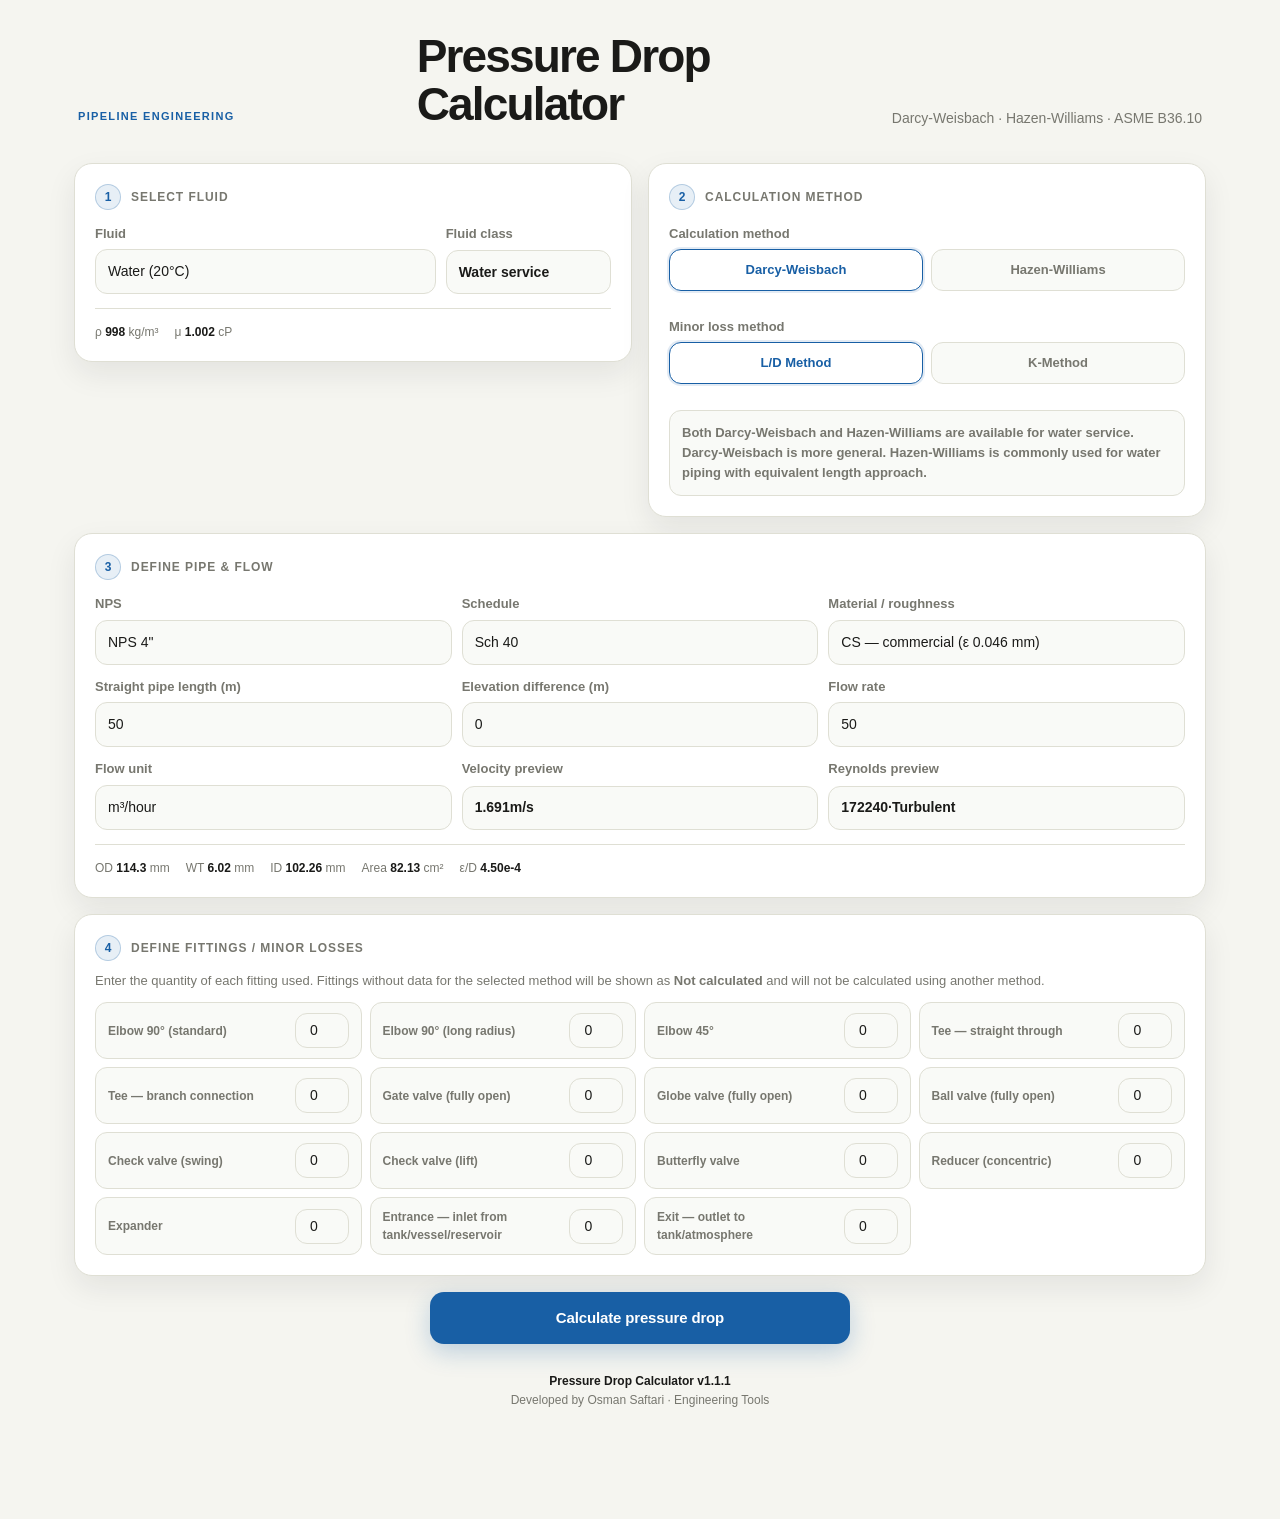
==== index.html @ c20650c6 "Add files via upload" ====
<!DOCTYPE html>
<html lang="en">
<head>
  <meta charset="UTF-8">
  <meta name="viewport" content="width=device-width, initial-scale=1.0">
  <meta name="theme-color" content="#185FA5">
  <meta name="description" content="Industrial pipe pressure drop calculator — Darcy-Weisbach and Hazen-Williams">
  <meta name="apple-mobile-web-app-capable" content="yes">
  <meta name="apple-mobile-web-app-status-bar-style" content="default">
  <meta name="apple-mobile-web-app-title" content="PD Calc">
  <link rel="manifest" href="manifest.json">
  <link rel="icon" href="icons/icon-192.png">
  <link rel="apple-touch-icon" href="icons/icon-192.png">
  <link rel="stylesheet" href="css/style.css">
  <title>Pressure Drop Calculator</title>
</head>
<body>

<div id="offline-banner">You are offline — the app is running from cache.</div>

<div class="app">
  <div class="topbar">
    <span class="eyebrow">Pipeline Engineering</span>
    <h1>Pressure Drop<br>Calculator</h1>
    <p>Darcy-Weisbach · Hazen-Williams · ASME B36.10</p>
  </div>

  <!-- Step 1: Fluid -->
  <section class="card step-fluid">
    <div class="step-header">
      <div class="step-num">1</div>
      <div class="step-label">Select Fluid</div>
    </div>
    <div class="g3">
      <div class="field span-2">
        <label for="fluid-type">Fluid</label>
        <select id="fluid-type">
          <option value="water">Water (20°C)</option>
          <option value="water_hot">Hot water (80°C)</option>
          <option value="seawater">Seawater</option>
          <option value="glycol">Ethylene glycol 40%</option>
          <option value="chemical">Chemical liquid (generic)</option>
          <option value="oil_light">Light oil SG 0.80</option>
          <option value="oil_crude">Crude oil SG 0.87</option>
          <option value="air">Air (operating condition)</option>
          <option value="nat_gas">Natural gas (operating condition)</option>
          <option value="steam">Steam (operating condition)</option>
          <option value="custom_fluid">Custom fluid</option>
        </select>
      </div>
      <div class="field">
        <label>Fluid class</label>
        <div class="readout" id="fluid-class">—</div>
      </div>
    </div>

    <div class="g3 mt12 hidden" id="custom-fluid-fields">
      <div class="field">
        <label for="cust-rho">Density ρ (kg/m³)</label>
        <input type="number" id="cust-rho" value="1000" min="0.01" step="0.01">
      </div>
      <div class="field">
        <label for="cust-mu">Viscosity μ (cP)</label>
        <input type="number" id="cust-mu" value="1.0" min="0.001" step="0.001">
      </div>
      <div class="field">
        <label for="cust-name">Fluid name</label>
        <input type="text" id="cust-name" value="Custom fluid">
      </div>
    </div>

    <div class="info-row">
      <div class="info-item">ρ <span id="fl-rho">—</span> kg/m³</div>
      <div class="info-item">μ <span id="fl-mu">—</span> cP</div>
    </div>
  </section>

  <!-- Step 2: Method -->
  <section class="card step-method">
    <div class="step-header">
      <div class="step-num">2</div>
      <div class="step-label">Calculation Method</div>
    </div>

    <div class="field">
      <label>Calculation method</label>
      <div class="method-toggle" id="calc-method-toggle">
        <button class="mtbtn active" id="btn-darcy" type="button" data-method="darcy">Darcy-Weisbach</button>
        <button class="mtbtn" id="btn-hazen" type="button" data-method="hazen">Hazen-Williams</button>
      </div>
    </div>

    <div class="field mt12" id="minor-method-wrap">
      <label>Minor loss method</label>
      <div class="method-toggle">
        <button class="mtbtn active" id="btn-leq" type="button" data-minor="leq">L/D Method</button>
        <button class="mtbtn" id="btn-k" type="button" data-minor="k">K-Method</button>
      </div>
    </div>

    <div class="g3 mt12 hidden" id="hazen-c-wrap">
      <div class="field">
        <label for="hazen-c">Hazen-Williams C</label>
        <input type="number" id="hazen-c" value="130" min="1" step="1">
      </div>
      <div class="field span-2">
        <label>Minor loss basis</label>
        <div class="readout">L/D / equivalent length only</div>
      </div>
    </div>

    <div class="note-card mt12" id="method-guidance">—</div>
  </section>

  <!-- Step 3: Pipe and flow -->
  <section class="card step-pipe">
    <div class="step-header">
      <div class="step-num">3</div>
      <div class="step-label">Define Pipe &amp; Flow</div>
    </div>

    <div class="g3">
      <div class="field">
        <label for="nps">NPS</label>
        <select id="nps"></select>
      </div>
      <div class="field">
        <label for="schedule">Schedule</label>
        <select id="schedule"></select>
      </div>
      <div class="field">
        <label for="material">Material / roughness</label>
        <select id="material">
          <option value="cs_comm">CS — commercial (ε 0.046 mm)</option>
          <option value="cs_new">CS — new (ε 0.025 mm)</option>
          <option value="ss">Stainless steel (ε 0.015 mm)</option>
          <option value="pvc">PVC / CPVC (ε 0.0015 mm)</option>
          <option value="ci">Cast iron (ε 0.26 mm)</option>
          <option value="duct_iron">Ductile iron (ε 0.12 mm)</option>
          <option value="concrete">Concrete (ε 1.0 mm)</option>
          <option value="copper">Copper / brass (ε 0.0015 mm)</option>
          <option value="custom_mat">Custom roughness</option>
        </select>
      </div>
    </div>

    <div class="field mt12 hidden" id="custom-roughness-field">
      <label for="custom-eps">Roughness ε (mm)</label>
      <input type="number" id="custom-eps" value="0.046" min="0.0001" step="0.001" style="max-width:180px">
    </div>

    <div class="g3 mt12">
      <div class="field">
        <label for="pipe-len">Straight pipe length (m)</label>
        <input type="number" id="pipe-len" value="50" min="0" step="0.5">
      </div>
      <div class="field">
        <label for="elevation">Elevation difference (m)</label>
        <input type="number" id="elevation" value="0" step="0.5">
      </div>
      <div class="field">
        <label for="flowrate">Flow rate</label>
        <input type="number" id="flowrate" value="50" min="0.001" step="1">
      </div>
    </div>

    <div class="g3 mt12">
      <div class="field">
        <label for="flow-unit">Flow unit</label>
        <select id="flow-unit">
          <option value="m3h">m³/hour</option>
          <option value="lps">liter/second</option>
          <option value="gpm">GPM</option>
          <option value="m3s">m³/second</option>
          <option value="kgh">kg/hour</option>
        </select>
      </div>
      <div class="field">
        <label>Velocity preview</label>
        <div class="readout"><span id="fl-vel">—</span> m/s</div>
      </div>
      <div class="field">
        <label>Reynolds preview</label>
        <div class="readout"><span id="fl-re">—</span> · <span id="fl-regime">—</span></div>
      </div>
    </div>

    <div class="info-row">
      <div class="info-item">OD <span id="info-od">—</span> mm</div>
      <div class="info-item">WT <span id="info-wt">—</span> mm</div>
      <div class="info-item">ID <span id="info-id">—</span> mm</div>
      <div class="info-item">Area <span id="info-area">—</span> cm²</div>
      <div class="info-item">ε/D <span id="info-ed">—</span></div>
    </div>
  </section>

  <!-- Step 4: Fittings -->
  <section class="card step-fittings">
    <div class="step-header">
      <div class="step-num">4</div>
      <div class="step-label">Define Fittings / Minor Losses</div>
    </div>
    <p class="helper">Enter the quantity of each fitting used. Fittings without data for the selected method will be shown as <strong>Not calculated</strong> and will not be calculated using another method.</p>
    <div class="fitting-grid" id="fitting-grid"></div>
  </section>

  <div id="validation-box" class="validation-box hidden"></div>
  <button class="calc-btn" id="calc-btn">Calculate pressure drop</button>

  <!-- Results -->
  <section id="results" class="hidden">
    <div class="divider"></div>
    <div class="step-header">
      <div class="step-num success-step">✓</div>
      <div class="step-label">Calculation results</div>
    </div>

    <div class="result-card full-result">
      <span class="badge" id="result-method-badge">—</span>
      <div class="metric-2">
        <div class="metric accent-blue">
          <p class="mlabel">Total ΔP</p>
          <p class="mvalue" id="out-dp">—</p>
          <p class="munit">kg/cm²</p>
        </div>
        <div class="metric accent-blue">
          <p class="mlabel">Velocity</p>
          <p class="mvalue" id="out-vel">—</p>
          <p class="munit">m/s</p>
        </div>
        <div class="metric" id="metric-re">
          <p class="mlabel">Reynolds</p>
          <p class="mvalue" id="out-re">—</p>
          <p class="munit" id="out-regime">—</p>
        </div>
        <div class="metric" id="metric-factor">
          <p class="mlabel" id="out-factor-label">Friction factor</p>
          <p class="mvalue" id="out-factor">—</p>
          <p class="munit" id="out-factor-unit">—</p>
        </div>
      </div>
      <div class="sub-info" id="result-summary">—</div>
    </div>

    <div class="card">
      <span class="badge badge-amber">Breakdown losses</span>
      <div class="tbl-wrap">
        <table>
          <thead>
            <tr>
              <th>Component</th>
              <th>Head (m)</th>
              <th>ΔP (kg/cm²)</th>
            </tr>
          </thead>
          <tbody id="component-breakdown-body"></tbody>
        </table>
      </div>
    </div>

    <div class="card">
      <span class="badge badge-teal">Fitting status</span>
      <div class="tbl-wrap">
        <table>
          <thead>
            <tr>
              <th>Fitting</th>
              <th>Qty</th>
              <th>Data used</th>
              <th>Status</th>
            </tr>
          </thead>
          <tbody id="fitting-status-body"></tbody>
        </table>
      </div>
    </div>

    <div class="card">
      <span class="badge badge-red">Velocity check</span>
      <p id="vel-check" class="vel-ok">—</p>
    </div>

    <div class="card">
      <span class="badge badge-blue">Calculation Notes &amp; Limitations</span>
      <ul class="notes-list" id="engineering-notes"></ul>
    </div>
  </section>

  <footer class="app-footer">
    <div>Pressure Drop Calculator v1.1.1</div>
    <div>Developed by Osman Saftari · Engineering Tools</div>
  </footer>
</div>

<div id="install-bar">
  <p>Install this app<span>Offline access, faster launch</span></p>
  <button id="btn-install">Install</button>
  <button id="btn-dismiss" aria-label="Close">×</button>
</div>

<script src="js/data.js"></script>
<script src="js/calc.js"></script>
<script src="js/ui.js"></script>
<script>
  if ('serviceWorker' in navigator) {
    const isLocal = location.hostname === 'localhost' || location.hostname === '127.0.0.1';
    const isHttps = location.protocol === 'https:';
    if (isLocal || isHttps) navigator.serviceWorker.register('./sw.js').catch(() => {});
  }
  window.addEventListener('offline', () => { document.getElementById('offline-banner').style.display = 'block'; });
  window.addEventListener('online', () => { document.getElementById('offline-banner').style.display = 'none'; });

  let deferredPrompt = null;
  const installBar = document.getElementById('install-bar');
  const btnInstall = document.getElementById('btn-install');
  const btnDismiss = document.getElementById('btn-dismiss');
  window.addEventListener('beforeinstallprompt', e => {
    e.preventDefault(); deferredPrompt = e; installBar.style.display = 'flex';
  });
  btnInstall.addEventListener('click', async () => {
    if (!deferredPrompt) return;
    deferredPrompt.prompt(); await deferredPrompt.userChoice;
    deferredPrompt = null; installBar.style.display = 'none';
  });
  btnDismiss.addEventListener('click', () => { installBar.style.display = 'none'; });
  window.addEventListener('appinstalled', () => { installBar.style.display = 'none'; });
</script>
</body>
</html>
---- css/style.css ----
:root {
  --bg: #f5f5f0;
  --surface: #ffffff;
  --surface-soft: #f9faf7;
  --text: #1a1a18;
  --muted: #77776f;
  --border: #dfdfd4;
  --primary: #185fa5;
  --primary-dark: #124a82;
  --success: #247a45;
  --warning: #9a6a13;
  --danger: #a23a3a;
  --teal: #0f6e56;
  --shadow: 0 12px 30px rgba(20,30,40,0.08);
  --radius: 18px;
  --radius-sm: 12px;
}

*, *::before, *::after { box-sizing: border-box; margin: 0; padding: 0; -webkit-tap-highlight-color: transparent; }

body {
  font-family: -apple-system, BlinkMacSystemFont, "Segoe UI", sans-serif;
  background: var(--bg);
  color: var(--text);
  font-size: 15px;
  line-height: 1.5;
  min-height: 100vh;
}

button, input, select, textarea { font: inherit; }
button { cursor: pointer; border: 0; background: none; color: inherit; }

/* ── Layout ── */
.app { max-width: 480px; min-height: 100vh; margin: 0 auto; padding: 20px 14px 96px; }

/* ── Topbar ── */
.topbar { margin-bottom: 20px; }
.eyebrow { text-transform: uppercase; letter-spacing: 0.12em; font-size: 11px; font-weight: 700; color: var(--primary); display: block; margin-bottom: 4px; }
.topbar h1 { font-size: 28px; font-weight: 800; letter-spacing: -0.04em; line-height: 1.05; }
.topbar p { color: var(--muted); font-size: 13px; margin-top: 4px; }

/* ── Cards ── */
.card {
  background: var(--surface);
  border: 1px solid var(--border);
  border-radius: var(--radius);
  box-shadow: var(--shadow);
  padding: 18px;
  margin-bottom: 12px;
}

/* ── Step headers ── */
.step-header { display: flex; align-items: center; gap: 10px; margin-bottom: 14px; }
.step-num {
  width: 26px; height: 26px; border-radius: 50%;
  background: rgba(24,95,165,0.10);
  border: 1.5px solid rgba(24,95,165,0.25);
  display: flex; align-items: center; justify-content: center;
  font-size: 12px; font-weight: 800; color: var(--primary); flex-shrink: 0;
}
.step-label { font-size: 12px; font-weight: 800; color: var(--muted); text-transform: uppercase; letter-spacing: .08em; }

/* ── Form fields ── */
.field { display: grid; gap: 6px; }
.field label { font-size: 13px; font-weight: 800; color: var(--muted); }

input[type="number"], input[type="text"], select {
  width: 100%;
  border: 1px solid var(--border);
  border-radius: var(--radius-sm);
  background: var(--surface-soft);
  padding: 11px 12px;
  color: var(--text);
  font-size: 14px;
  outline: none;
  transition: border-color .15s, box-shadow .15s;
  -webkit-appearance: none;
}
input:focus, select:focus {
  border-color: var(--primary);
  box-shadow: 0 0 0 3px rgba(24,95,165,0.12);
}

.g2 { display: grid; grid-template-columns: 1fr 1fr; gap: 10px; }
.g3 { display: grid; grid-template-columns: 1fr 1fr 1fr; gap: 10px; }
.mt12 { margin-top: 12px; }

/* ── Info row ── */
.info-row {
  display: flex; flex-wrap: wrap; gap: 6px 16px;
  margin-top: 14px; padding-top: 14px;
  border-top: 1px solid var(--border);
}
.info-item { font-size: 12px; color: var(--muted); }
.info-item span { font-weight: 700; color: var(--text); }

/* ── Fittings ── */
.fitting-grid {
  display: grid;
  grid-template-columns: repeat(auto-fill, minmax(175px, 1fr));
  gap: 8px;
  margin-top: 12px;
}
.fitting-row {
  display: flex; align-items: center; gap: 10px;
  padding: 10px 12px;
  border: 1px solid var(--border);
  border-radius: var(--radius-sm);
  background: var(--surface-soft);
}
.fitting-row label { font-size: 12px; color: var(--muted); font-weight: 600; flex: 1; min-width: 0; }
.fitting-row input { width: 54px; text-align: center; flex-shrink: 0; padding: 6px 8px; }

/* ── Method toggle ── */
.method-toggle { display: flex; gap: 8px; margin-bottom: 14px; }
.mtbtn {
  flex: 1; padding: 10px 12px; font-size: 13px; font-weight: 800;
  border: 1px solid var(--border); border-radius: var(--radius-sm);
  background: var(--surface-soft); color: var(--muted);
  transition: all .15s;
}
.mtbtn.active {
  background: var(--surface);
  border-color: var(--primary);
  color: var(--primary);
  box-shadow: 0 0 0 2px rgba(24,95,165,0.12);
}

/* ── Calc button (uses template .btn.primary style) ── */
.calc-btn {
  display: flex; align-items: center; justify-content: center;
  width: 100%; min-height: 52px;
  border-radius: 14px; padding: 0 20px;
  font-size: 15px; font-weight: 800;
  background: var(--primary); color: #fff; border: none;
  box-shadow: 0 8px 24px rgba(24,95,165,0.25);
  transition: background .15s, transform .1s;
  letter-spacing: -0.01em;
  margin-top: 4px;
}
.calc-btn:hover { background: var(--primary-dark); }
.calc-btn:active { transform: scale(0.99); background: var(--primary-dark); }

/* ── Divider ── */
.divider { border: none; border-top: 1px solid var(--border); margin: 16px 0; }

/* ── Badges (pill style from template) ── */
.badge {
  display: inline-flex; align-items: center;
  padding: 4px 10px; border-radius: 999px;
  font-size: 11px; font-weight: 700;
  text-transform: uppercase; letter-spacing: 0.05em;
  margin-bottom: 12px;
}
.badge-blue   { color: var(--primary);  background: rgba(24,95,165,0.10); }
.badge-teal   { color: var(--teal);     background: rgba(15,110,86,0.10); }
.badge-amber  { color: var(--warning);  background: rgba(154,106,19,0.12); }
.badge-red    { color: var(--danger);   background: rgba(162,58,58,0.10); }
.badge-green  { color: var(--success);  background: rgba(36,122,69,0.10); }

/* ── Result pair ── */
.result-pair { display: grid; grid-template-columns: 1fr 1fr; gap: 12px; margin-bottom: 12px; }
.result-card {
  background: var(--surface);
  border: 1px solid var(--border);
  border-radius: var(--radius);
  box-shadow: var(--shadow);
  padding: 16px;
}

/* ── Metric cards (from template .metric-card style) ── */
.metric-2 { display: grid; grid-template-columns: 1fr 1fr; gap: 8px; }
.metric {
  background: var(--surface-soft);
  border: 1px solid var(--border);
  border-radius: var(--radius-sm);
  padding: 12px;
  display: flex; flex-direction: column; justify-content: space-between;
  min-height: 80px;
}
.metric.accent-blue { background: rgba(24,95,165,0.07); border-color: rgba(24,95,165,0.18); }
.metric.accent-teal { background: rgba(15,110,86,0.07); border-color: rgba(15,110,86,0.18); }
.metric p.mlabel { font-size: 11px; font-weight: 700; color: var(--muted); text-transform: uppercase; letter-spacing: .04em; }
.metric p.mvalue { font-size: 22px; font-weight: 800; letter-spacing: -0.03em; color: var(--text); line-height: 1.15; }
.metric p.munit  { font-size: 11px; color: var(--muted); }
.metric.accent-blue p.mlabel { color: var(--primary); }
.metric.accent-blue p.mvalue { color: var(--primary-dark); }
.metric.accent-teal p.mlabel { color: var(--teal); }
.metric.accent-teal p.mvalue { color: #085041; }

/* ── Sub info ── */
.sub-info { font-size: 12px; color: var(--muted); margin-top: 12px; line-height: 1.9; }
.sub-info strong { color: var(--text); }

/* ── Breakdown table ── */
.tbl-wrap { overflow-x: auto; margin-top: 10px; }
table { width: 100%; border-collapse: collapse; font-size: 12px; min-width: 380px; }
th { font-size: 11px; font-weight: 800; color: var(--muted); text-align: left; padding: 7px 8px; border-bottom: 1px solid var(--border); text-transform: uppercase; letter-spacing: .04em; }
td { padding: 8px 8px; border-bottom: 1px solid var(--border); color: var(--text); }
td:last-child, th:last-child { text-align: right; }
tr.total-row td { font-weight: 800; border-top: 1.5px solid var(--border); border-bottom: none; }

/* ── Velocity status ── */
.vel-ok   { font-size: 14px; font-weight: 700; color: var(--success); }
.vel-warn { font-size: 14px; font-weight: 700; color: var(--warning); }
.vel-bad  { font-size: 14px; font-weight: 700; color: var(--danger); }

/* ── Warning note (uses template .note-card feel) ── */
.warn {
  font-size: 13px; font-weight: 600; color: var(--warning);
  background: rgba(154,106,19,0.08);
  border: 1px solid rgba(154,106,19,0.22);
  padding: 10px 12px; border-radius: var(--radius-sm); margin-bottom: 12px;
}

/* ── Offline banner ── */
#offline-banner {
  background: rgba(154,106,19,0.10); color: var(--warning);
  text-align: center; font-size: 13px; font-weight: 700; padding: 8px;
  display: none;
}

/* ── Install bar (styled after template .bottom-nav feel) ── */
#install-bar {
  position: fixed; bottom: 12px; left: 50%;
  transform: translateX(-50%);
  width: min(452px, calc(100vw - 28px));
  background: rgba(255,255,255,0.94);
  backdrop-filter: blur(16px);
  border: 1px solid var(--border);
  border-radius: 20px;
  box-shadow: var(--shadow);
  padding: 10px 14px;
  display: none; align-items: center; gap: 12px;
  z-index: 200;
}
#install-bar p { font-size: 13px; font-weight: 700; flex: 1; color: var(--text); }
#install-bar p span { color: var(--muted); font-weight: 400; font-size: 12px; display: block; }
#btn-install {
  padding: 9px 18px; background: var(--primary); color: #fff;
  border: none; border-radius: 12px; font-size: 13px;
  font-weight: 800; cursor: pointer; flex-shrink: 0;
  box-shadow: 0 4px 12px rgba(24,95,165,0.25);
}
#btn-dismiss {
  width: 32px; height: 32px; display: grid; place-items: center;
  background: var(--surface-soft); border: 1px solid var(--border);
  border-radius: 999px; color: var(--muted); font-size: 16px; cursor: pointer;
  flex-shrink: 0;
}

.hidden { display: none !important; }

@media (max-width: 440px) {
  .g3 { grid-template-columns: 1fr 1fr; }
  .result-pair { grid-template-columns: 1fr; }
}

/* v1.1.0 additions */
.span-2 { grid-column: span 2; }
.readout {
  min-height: 42px;
  display: flex;
  align-items: center;
  border: 1px solid var(--border);
  border-radius: var(--radius-sm);
  background: var(--surface-soft);
  padding: 10px 12px;
  color: var(--text);
  font-size: 14px;
  font-weight: 700;
}
.helper { color: var(--muted); font-size: 13px; line-height: 1.5; margin-top: -4px; }
.note-card {
  color: var(--muted);
  background: var(--surface-soft);
  border: 1px solid var(--border);
  border-radius: var(--radius-sm);
  padding: 12px;
  line-height: 1.55;
  font-size: 13px;
  font-weight: 600;
}
.mtbtn.disabled, .mtbtn:disabled {
  opacity: 0.45;
  cursor: not-allowed;
  box-shadow: none;
}
.validation-box {
  margin: 12px 0;
  padding: 12px 14px;
  color: var(--danger);
  background: rgba(162,58,58,0.08);
  border: 1px solid rgba(162,58,58,0.22);
  border-radius: var(--radius-sm);
  font-size: 13px;
  line-height: 1.5;
}
.validation-box ul { margin: 6px 0 0 18px; }
.success-step { background: rgba(36,122,69,0.12) !important; border-color: rgba(36,122,69,0.3) !important; color: var(--success) !important; }
.full-result { margin-bottom: 12px; }
.notes-list { margin: 0 0 0 18px; color: var(--muted); font-size: 13px; line-height: 1.6; }
.notes-list li { margin-bottom: 5px; }
.app-footer {
  color: var(--muted);
  text-align: center;
  font-size: 12px;
  line-height: 1.55;
  padding: 24px 8px 0;
}
.app-footer div:first-child { font-weight: 800; color: var(--text); }
@media (max-width: 440px) {
  .span-2 { grid-column: span 2; }
  .method-toggle { flex-direction: column; }
}
@media (max-width: 360px) {
  .g2, .g3 { grid-template-columns: 1fr; }
  .span-2 { grid-column: span 1; }
}

/* v1.1.1 — Responsive desktop layout */
@media (min-width: 760px) {
  .app {
    max-width: 1180px;
    padding: 28px 24px 110px;
  }

  .topbar {
    display: flex;
    align-items: flex-end;
    justify-content: space-between;
    gap: 24px;
    padding: 4px 4px 10px;
    margin-bottom: 8px;
  }

  .topbar h1 {
    font-size: 40px;
  }

  .topbar p {
    font-size: 14px;
    text-align: right;
    max-width: 420px;
  }

  .card,
  .result-card {
    padding: 20px;
  }

  .g3 {
    grid-template-columns: repeat(3, minmax(0, 1fr));
  }

  .method-toggle {
    flex-direction: row;
  }

  .fitting-grid {
    grid-template-columns: repeat(auto-fill, minmax(220px, 1fr));
  }

  .metric-2 {
    grid-template-columns: repeat(4, minmax(0, 1fr));
  }

  #install-bar {
    width: min(680px, calc(100vw - 48px));
  }
}

@media (min-width: 980px) {
  .app {
    display: grid;
    grid-template-columns: minmax(0, 1fr) minmax(0, 1fr);
    gap: 16px;
    align-items: start;
  }

  .topbar,
  .step-pipe,
  .step-fittings,
  #validation-box,
  .calc-btn,
  #results,
  .app-footer {
    grid-column: 1 / -1;
  }

  .card {
    margin-bottom: 0;
  }

  .calc-btn {
    max-width: 420px;
    justify-self: center;
    margin-top: 0;
  }

  #results {
    display: grid;
    grid-template-columns: 1.08fr 0.92fr;
    gap: 16px;
  }

  #results > .divider,
  #results > .step-header,
  #results > .full-result {
    grid-column: 1 / -1;
  }

  #results > .divider {
    width: 100%;
    margin: 4px 0 0;
  }

  #results > .step-header {
    margin-bottom: -2px;
  }

  #results > .card {
    height: 100%;
  }

  .app-footer {
    padding-top: 12px;
  }
}

@media (min-width: 1240px) {
  .topbar h1 {
    font-size: 46px;
  }
}
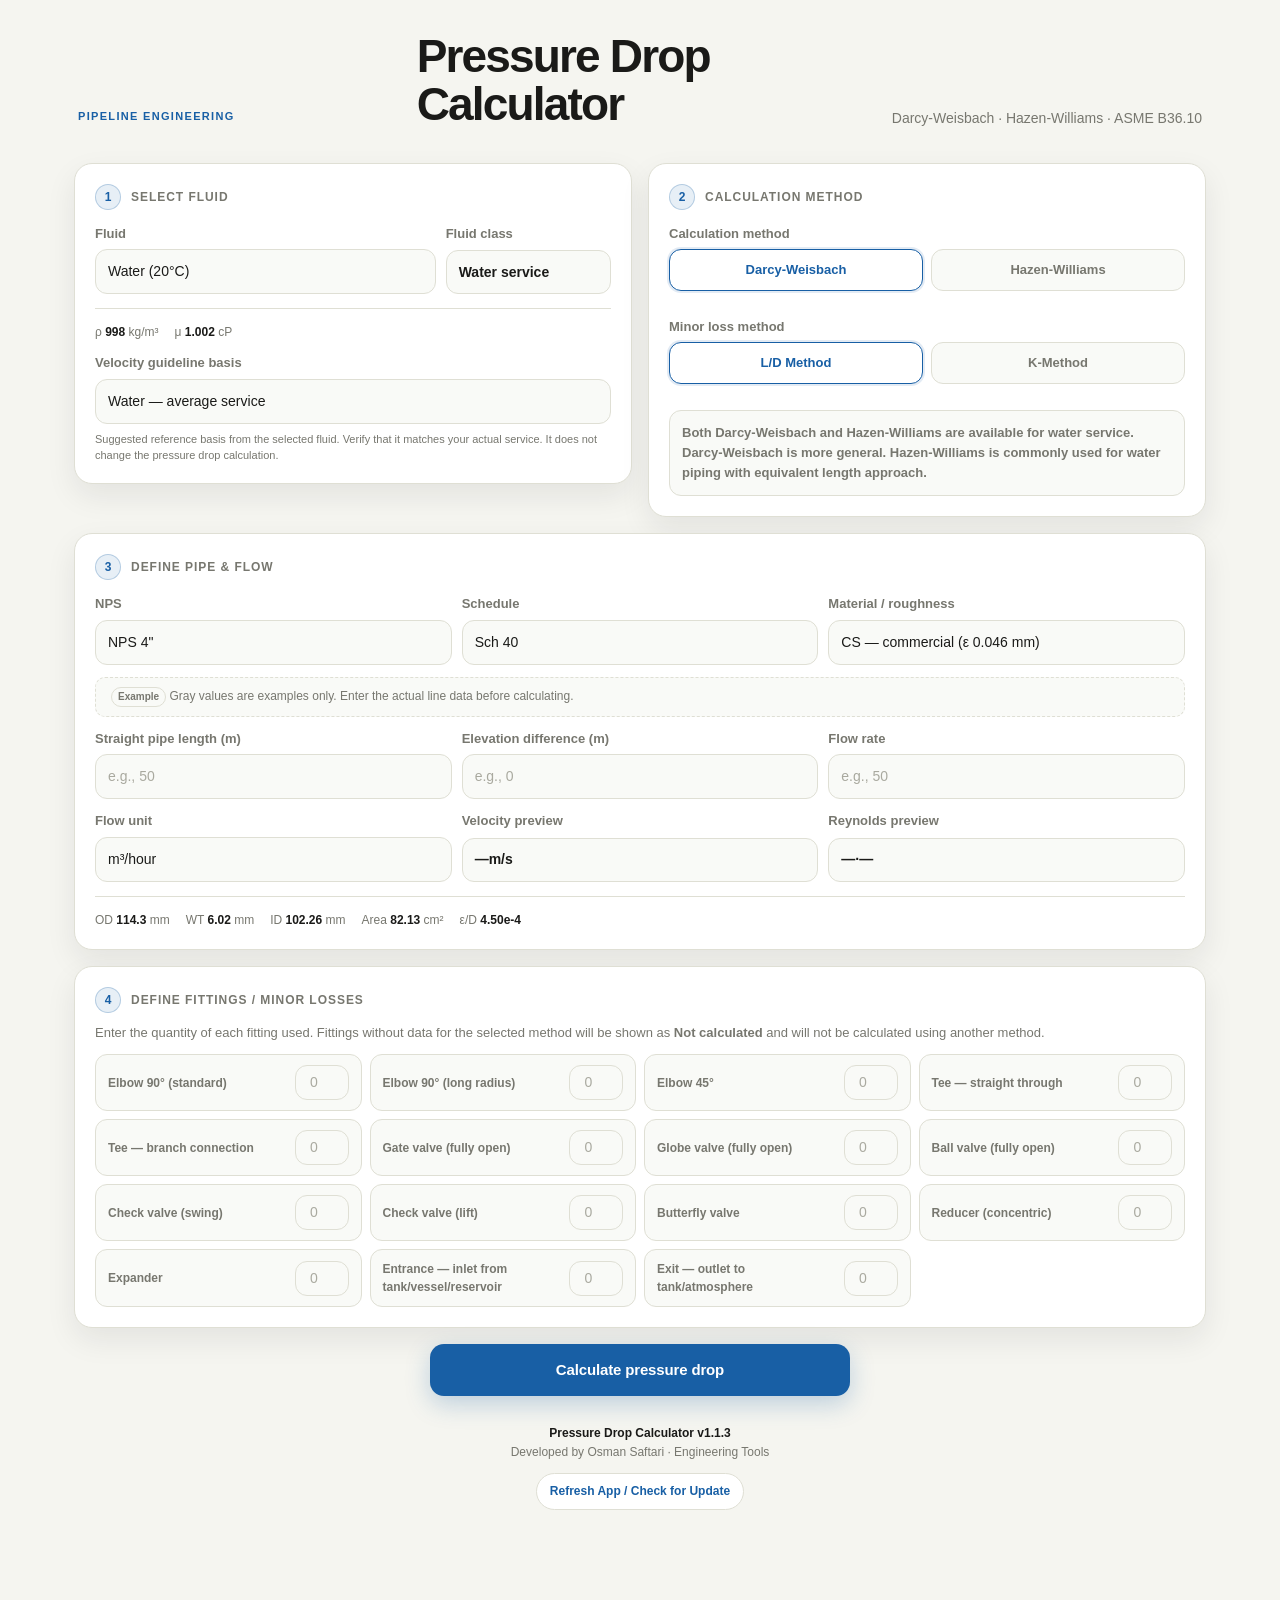
==== commit 7ce3fc17: "Add files via upload" ====
--- a/index.html
+++ b/index.html
@@ -4,7 +4,7 @@
   <meta charset="UTF-8">
   <meta name="viewport" content="width=device-width, initial-scale=1.0">
   <meta name="theme-color" content="#185FA5">
-  <meta name="description" content="Industrial pipe pressure drop calculator — Darcy-Weisbach and Hazen-Williams">
+  <meta name="description" content="Industrial pipe pressure drop calculator — Darcy-Weisbach and Hazen-Williams · v1.1.3">
   <meta name="apple-mobile-web-app-capable" content="yes">
   <meta name="apple-mobile-web-app-status-bar-style" content="default">
   <meta name="apple-mobile-web-app-title" content="PD Calc">
@@ -56,22 +56,28 @@
 
     <div class="g3 mt12 hidden" id="custom-fluid-fields">
       <div class="field">
-        <label for="cust-rho">Density ρ (kg/m³)</label>
-        <input type="number" id="cust-rho" value="1000" min="0.01" step="0.01">
-      </div>
-      <div class="field">
-        <label for="cust-mu">Viscosity μ (cP)</label>
-        <input type="number" id="cust-mu" value="1.0" min="0.001" step="0.001">
+        <label for="cust-rho">Density ρ (kg/m³) <span class="input-tag example-tag">Required input</span></label>
+        <input type="number" id="cust-rho" placeholder="e.g., 1000" min="0.01" step="0.01">
+      </div>
+      <div class="field">
+        <label for="cust-mu">Viscosity μ (cP) <span class="input-tag example-tag">Required input</span></label>
+        <input type="number" id="cust-mu" placeholder="e.g., 1.0" min="0.001" step="0.001">
       </div>
       <div class="field">
         <label for="cust-name">Fluid name</label>
-        <input type="text" id="cust-name" value="Custom fluid">
+        <input type="text" id="cust-name" placeholder="e.g., Process liquid">
       </div>
     </div>
 
     <div class="info-row">
       <div class="info-item">ρ <span id="fl-rho">—</span> kg/m³</div>
       <div class="info-item">μ <span id="fl-mu">—</span> cP</div>
+    </div>
+
+    <div class="field mt12">
+      <label for="velocity-basis">Velocity guideline basis</label>
+      <select id="velocity-basis"></select>
+      <p class="field-help">Suggested reference basis from the selected fluid. Verify that it matches your actual service. It does not change the pressure drop calculation.</p>
     </div>
   </section>
 
@@ -100,8 +106,8 @@
 
     <div class="g3 mt12 hidden" id="hazen-c-wrap">
       <div class="field">
-        <label for="hazen-c">Hazen-Williams C</label>
-        <input type="number" id="hazen-c" value="130" min="1" step="1">
+        <label for="hazen-c">Hazen-Williams C <span id="hazen-c-tag" class="input-tag reference-tag">Reference value</span></label>
+        <input type="number" id="hazen-c" class="reference-input" value="130" min="1" step="1">
       </div>
       <div class="field span-2">
         <label>Minor loss basis</label>
@@ -145,22 +151,23 @@
     </div>
 
     <div class="field mt12 hidden" id="custom-roughness-field">
-      <label for="custom-eps">Roughness ε (mm)</label>
-      <input type="number" id="custom-eps" value="0.046" min="0.0001" step="0.001" style="max-width:180px">
-    </div>
-
+      <label for="custom-eps">Roughness ε (mm) <span class="input-tag example-tag">Required input</span></label>
+      <input type="number" id="custom-eps" placeholder="e.g., 0.046" min="0.0001" step="0.001" style="max-width:180px">
+    </div>
+
+    <p class="entry-note mt12"><span class="input-tag example-tag">Example</span> Gray values are examples only. Enter the actual line data before calculating.</p>
     <div class="g3 mt12">
       <div class="field">
         <label for="pipe-len">Straight pipe length (m)</label>
-        <input type="number" id="pipe-len" value="50" min="0" step="0.5">
+        <input type="number" id="pipe-len" class="user-required-input" placeholder="e.g., 50" min="0" step="0.5">
       </div>
       <div class="field">
         <label for="elevation">Elevation difference (m)</label>
-        <input type="number" id="elevation" value="0" step="0.5">
+        <input type="number" id="elevation" class="user-required-input" placeholder="e.g., 0" step="0.5">
       </div>
       <div class="field">
         <label for="flowrate">Flow rate</label>
-        <input type="number" id="flowrate" value="50" min="0.001" step="1">
+        <input type="number" id="flowrate" class="user-required-input" placeholder="e.g., 50" min="0.001" step="1">
       </div>
     </div>
 
@@ -277,7 +284,13 @@
 
     <div class="card">
       <span class="badge badge-red">Velocity check</span>
+      <div class="velocity-summary">
+        <div class="velocity-item"><span>Calculated velocity</span><strong id="vel-calculated">—</strong></div>
+        <div class="velocity-item"><span>Reference basis</span><strong id="vel-basis-output">—</strong></div>
+        <div class="velocity-item"><span>Reference velocity</span><strong id="vel-range-output">—</strong></div>
+      </div>
       <p id="vel-check" class="vel-ok">—</p>
+      <p class="reference-note">Reference basis: <em>Introduction to Process Engineering and Design</em>, Table 5.1 — Recommended Fluid Velocities.</p>
     </div>
 
     <div class="card">
@@ -287,8 +300,10 @@
   </section>
 
   <footer class="app-footer">
-    <div>Pressure Drop Calculator v1.1.1</div>
+    <div>Pressure Drop Calculator v1.1.3</div>
     <div>Developed by Osman Saftari · Engineering Tools</div>
+    <button id="btn-refresh-app" class="refresh-app-btn" type="button">Refresh App / Check for Update</button>
+    <p id="refresh-status" class="refresh-status" role="status" aria-live="polite"></p>
   </footer>
 </div>
 
@@ -324,6 +339,34 @@
   });
   btnDismiss.addEventListener('click', () => { installBar.style.display = 'none'; });
   window.addEventListener('appinstalled', () => { installBar.style.display = 'none'; });
+
+  const btnRefreshApp = document.getElementById('btn-refresh-app');
+  const refreshStatus = document.getElementById('refresh-status');
+  btnRefreshApp.addEventListener('click', async () => {
+    if (!navigator.onLine) {
+      refreshStatus.textContent = 'Connect to the internet before checking for an update.';
+      return;
+    }
+    btnRefreshApp.disabled = true;
+    refreshStatus.textContent = 'Checking for the latest version…';
+    try {
+      if ('serviceWorker' in navigator) {
+        const registration = await navigator.serviceWorker.getRegistration();
+        if (registration) await registration.update();
+      }
+      if ('caches' in window) {
+        const cacheKeys = await caches.keys();
+        await Promise.all(cacheKeys.filter(key => key.startsWith('pd-calc-')).map(key => caches.delete(key)));
+      }
+      refreshStatus.textContent = 'Refreshing app files…';
+      const url = new URL(window.location.href);
+      url.searchParams.set('app-refresh', Date.now().toString());
+      window.location.replace(url.toString());
+    } catch (error) {
+      btnRefreshApp.disabled = false;
+      refreshStatus.textContent = 'Update check failed. Please check your connection and try again.';
+    }
+  });
 </script>
 </body>
 </html>
--- a/css/style.css
+++ b/css/style.css
@@ -318,6 +318,39 @@
   .span-2 { grid-column: span 1; }
 }
 
+/* v1.1.2 — Reference-based velocity guideline */
+.field-help {
+  color: var(--muted);
+  font-size: 11px;
+  line-height: 1.45;
+  margin-top: 2px;
+}
+.velocity-summary {
+  display: grid;
+  gap: 8px;
+  margin: 2px 0 12px;
+}
+.velocity-item {
+  display: flex;
+  justify-content: space-between;
+  gap: 12px;
+  padding: 8px 10px;
+  border: 1px solid var(--border);
+  border-radius: 10px;
+  background: var(--surface-soft);
+  font-size: 12px;
+}
+.velocity-item span { color: var(--muted); font-weight: 700; }
+.velocity-item strong { color: var(--text); font-weight: 800; text-align: right; }
+.reference-note {
+  margin-top: 12px;
+  padding-top: 10px;
+  border-top: 1px solid var(--border);
+  color: var(--muted);
+  font-size: 11px;
+  line-height: 1.45;
+}
+
 /* v1.1.1 — Responsive desktop layout */
 @media (min-width: 760px) {
   .app {
@@ -433,3 +466,69 @@
     font-size: 46px;
   }
 }
+
+/* v1.1.3 — Trial findings: input clarity and app refresh */
+.input-tag {
+  display: inline-flex;
+  align-items: center;
+  margin-left: 5px;
+  padding: 1px 6px;
+  border-radius: 999px;
+  font-size: 10px;
+  line-height: 1.6;
+  font-weight: 800;
+  vertical-align: middle;
+  letter-spacing: 0;
+  text-transform: none;
+}
+.example-tag {
+  color: var(--muted);
+  border: 1px solid var(--border);
+  background: var(--surface-soft);
+}
+.reference-tag {
+  color: var(--primary);
+  border: 1px solid rgba(24,95,165,0.22);
+  background: rgba(24,95,165,0.07);
+}
+.user-tag {
+  color: var(--success);
+  border: 1px solid rgba(36,122,69,0.24);
+  background: rgba(36,122,69,0.08);
+}
+input::placeholder {
+  color: #a9a99f;
+  font-weight: 500;
+}
+.entry-note {
+  color: var(--muted);
+  font-size: 12px;
+  line-height: 1.5;
+  padding: 9px 10px;
+  border-radius: 10px;
+  border: 1px dashed var(--border);
+  background: var(--surface-soft);
+}
+.reference-input {
+  color: var(--primary-dark);
+  background: rgba(24,95,165,0.035);
+}
+.refresh-app-btn {
+  margin-top: 12px;
+  padding: 8px 13px;
+  border: 1px solid var(--border);
+  background: var(--surface);
+  color: var(--primary);
+  border-radius: 999px;
+  font-size: 12px;
+  font-weight: 800;
+  transition: background .15s ease, opacity .15s ease;
+}
+.refresh-app-btn:hover { background: rgba(24,95,165,0.07); }
+.refresh-app-btn:disabled { opacity: .55; cursor: wait; }
+.refresh-status {
+  min-height: 18px;
+  margin-top: 6px;
+  color: var(--muted);
+  font-size: 11px;
+}
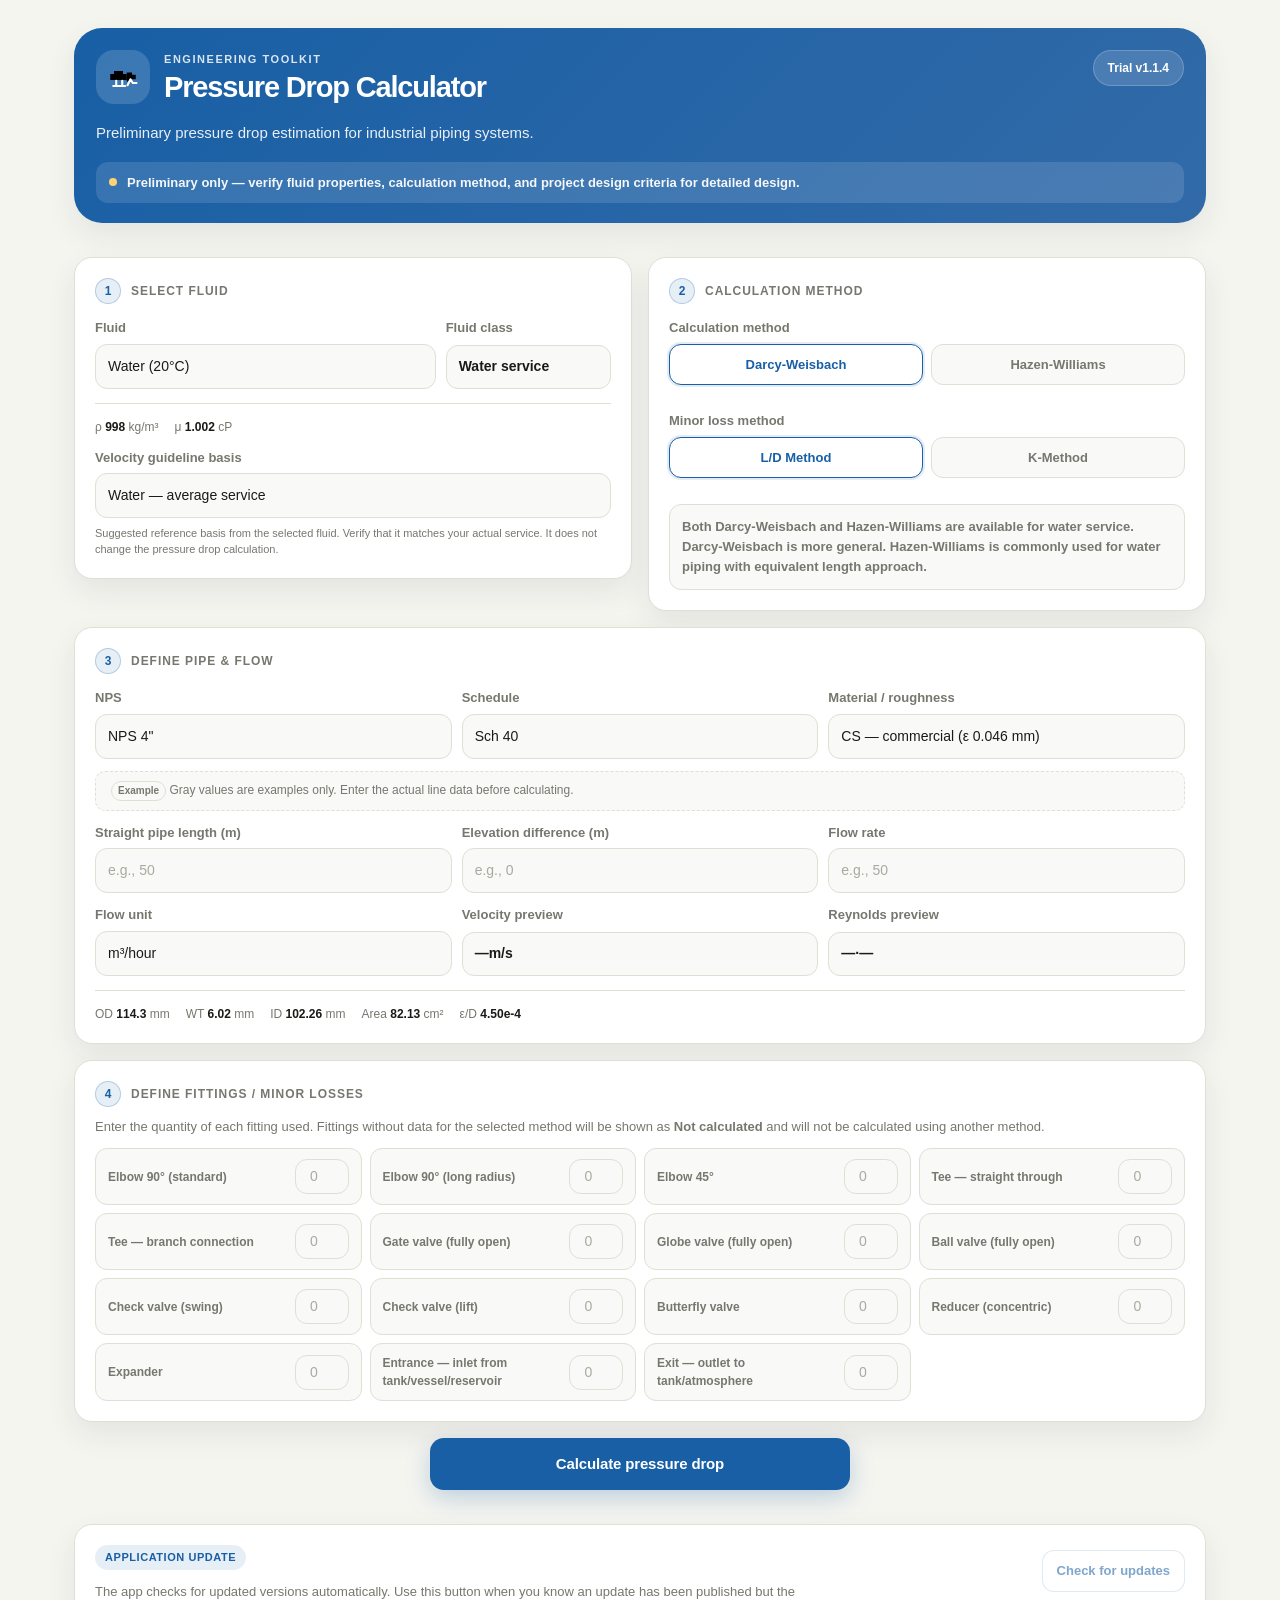
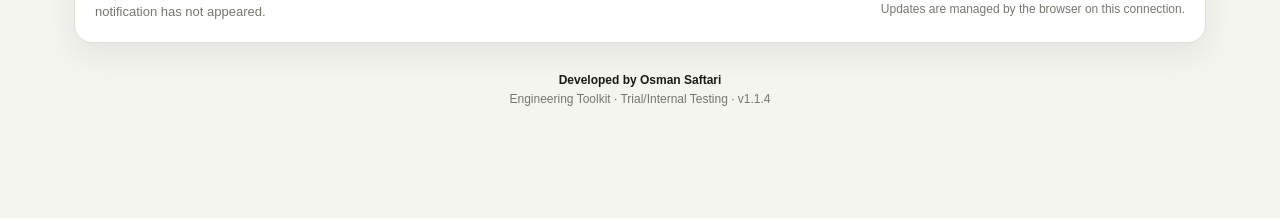
==== commit 77522698: "Add files via upload" ====
--- a/index.html
+++ b/index.html
@@ -4,14 +4,14 @@
   <meta charset="UTF-8">
   <meta name="viewport" content="width=device-width, initial-scale=1.0">
   <meta name="theme-color" content="#185FA5">
-  <meta name="description" content="Industrial pipe pressure drop calculator — Darcy-Weisbach and Hazen-Williams · v1.1.3">
+  <meta name="description" content="Industrial pipe pressure drop calculator — Darcy-Weisbach and Hazen-Williams · v1.1.4">
   <meta name="apple-mobile-web-app-capable" content="yes">
   <meta name="apple-mobile-web-app-status-bar-style" content="default">
   <meta name="apple-mobile-web-app-title" content="PD Calc">
-  <link rel="manifest" href="manifest.json">
-  <link rel="icon" href="icons/icon-192.png">
-  <link rel="apple-touch-icon" href="icons/icon-192.png">
-  <link rel="stylesheet" href="css/style.css">
+  <link rel="manifest" href="manifest.json?v=1.1.4">
+  <link rel="icon" href="icons/icon-192.png?v=1.1.4">
+  <link rel="apple-touch-icon" href="icons/icon-192.png?v=1.1.4">
+  <link rel="stylesheet" href="css/style.css?v=1.1.4">
   <title>Pressure Drop Calculator</title>
 </head>
 <body>
@@ -19,11 +19,32 @@
 <div id="offline-banner">You are offline — the app is running from cache.</div>
 
 <div class="app">
-  <div class="topbar">
-    <span class="eyebrow">Pipeline Engineering</span>
-    <h1>Pressure Drop<br>Calculator</h1>
-    <p>Darcy-Weisbach · Hazen-Williams · ASME B36.10</p>
-  </div>
+  <header class="hero">
+    <div class="hero-top">
+      <div class="hero-brand">
+        <div class="hero-mark" aria-hidden="true">
+          <svg viewBox="0 0 48 48" role="img">
+            <path d="M7 20h22v8H7z"/>
+            <path d="M29 18h7v12h-7z"/>
+            <path d="M36 21h5v6h-5z"/>
+            <path d="M12 16h12v4H12z"/>
+            <path d="M15 29v6m8-6v6M11 36h8m0 0h8" fill="none" stroke="currentColor" stroke-width="2.8" stroke-linecap="round"/>
+            <path d="M30 35l4-8 3 5h5" fill="none" stroke="currentColor" stroke-width="2.8" stroke-linecap="round" stroke-linejoin="round"/>
+          </svg>
+        </div>
+        <div>
+          <p class="hero-eyebrow">ENGINEERING TOOLKIT</p>
+          <h1>Pressure Drop Calculator</h1>
+        </div>
+      </div>
+      <span class="trial-pill">Trial v1.1.4</span>
+    </div>
+    <p class="hero-desc">Preliminary pressure drop estimation for industrial piping systems.</p>
+    <div class="warning-strip">
+      <span class="warning-dot"></span>
+      Preliminary only — verify fluid properties, calculation method, and project design criteria for detailed design.
+    </div>
+  </header>
 
   <!-- Step 1: Fluid -->
   <section class="card step-fluid">
@@ -299,11 +320,22 @@
     </div>
   </section>
 
+  <section class="card update-panel">
+    <div class="update-tools">
+      <div>
+        <span class="badge badge-blue">Application Update</span>
+        <p class="update-copy">The app checks for updated versions automatically. Use this button when you know an update has been published but the notification has not appeared.</p>
+      </div>
+      <div class="update-actions">
+        <button id="checkUpdatesBtn" class="secondary-btn" type="button">Check for updates</button>
+        <span id="updateStatus" class="update-status" aria-live="polite">Current version: v1.1.4</span>
+      </div>
+    </div>
+  </section>
+
   <footer class="app-footer">
-    <div>Pressure Drop Calculator v1.1.3</div>
-    <div>Developed by Osman Saftari · Engineering Tools</div>
-    <button id="btn-refresh-app" class="refresh-app-btn" type="button">Refresh App / Check for Update</button>
-    <p id="refresh-status" class="refresh-status" role="status" aria-live="polite"></p>
+    <div>Developed by <strong>Osman Saftari</strong></div>
+    <div>Engineering Toolkit · Trial/Internal Testing · v1.1.4</div>
   </footer>
 </div>
 
@@ -313,15 +345,18 @@
   <button id="btn-dismiss" aria-label="Close">×</button>
 </div>
 
-<script src="js/data.js"></script>
-<script src="js/calc.js"></script>
-<script src="js/ui.js"></script>
+<div id="updateBanner" class="update-banner hidden" role="status" aria-live="polite">
+  <div class="update-banner-copy">
+    <strong>New version available</strong>
+    <span>An updated version of Pressure Drop Calculator is ready.</span>
+  </div>
+  <button id="updateNowBtn" class="update-btn" type="button">Update now</button>
+</div>
+
+<script src="js/data.js?v=1.1.4"></script>
+<script src="js/calc.js?v=1.1.4"></script>
+<script src="js/ui.js?v=1.1.4"></script>
 <script>
-  if ('serviceWorker' in navigator) {
-    const isLocal = location.hostname === 'localhost' || location.hostname === '127.0.0.1';
-    const isHttps = location.protocol === 'https:';
-    if (isLocal || isHttps) navigator.serviceWorker.register('./sw.js').catch(() => {});
-  }
   window.addEventListener('offline', () => { document.getElementById('offline-banner').style.display = 'block'; });
   window.addEventListener('online', () => { document.getElementById('offline-banner').style.display = 'none'; });
 
@@ -329,44 +364,109 @@
   const installBar = document.getElementById('install-bar');
   const btnInstall = document.getElementById('btn-install');
   const btnDismiss = document.getElementById('btn-dismiss');
-  window.addEventListener('beforeinstallprompt', e => {
-    e.preventDefault(); deferredPrompt = e; installBar.style.display = 'flex';
+  window.addEventListener('beforeinstallprompt', event => {
+    event.preventDefault();
+    deferredPrompt = event;
+    installBar.style.display = 'flex';
   });
   btnInstall.addEventListener('click', async () => {
     if (!deferredPrompt) return;
-    deferredPrompt.prompt(); await deferredPrompt.userChoice;
-    deferredPrompt = null; installBar.style.display = 'none';
+    deferredPrompt.prompt();
+    await deferredPrompt.userChoice;
+    deferredPrompt = null;
+    installBar.style.display = 'none';
   });
   btnDismiss.addEventListener('click', () => { installBar.style.display = 'none'; });
   window.addEventListener('appinstalled', () => { installBar.style.display = 'none'; });
 
-  const btnRefreshApp = document.getElementById('btn-refresh-app');
-  const refreshStatus = document.getElementById('refresh-status');
-  btnRefreshApp.addEventListener('click', async () => {
+  // Safe PWA update handling: mirror the stable Pipe Support Span update pattern.
+  // Do not manually delete active caches before a replacement worker is ready.
+  let appSwRegistration = null;
+  let appRefreshing = false;
+  const isLocal = location.hostname === 'localhost' || location.hostname === '127.0.0.1';
+  const isSecureAppHost = isLocal || location.protocol === 'https:';
+
+  function showUpdateBanner() {
+    document.getElementById('updateBanner').classList.remove('hidden');
+  }
+  function hideUpdateBanner() {
+    document.getElementById('updateBanner').classList.add('hidden');
+  }
+  function setUpdateStatus(message) {
+    document.getElementById('updateStatus').textContent = message;
+  }
+  async function checkForAppUpdate() {
     if (!navigator.onLine) {
-      refreshStatus.textContent = 'Connect to the internet before checking for an update.';
+      setUpdateStatus('Connect to the internet before checking for an update.');
       return;
     }
-    btnRefreshApp.disabled = true;
-    refreshStatus.textContent = 'Checking for the latest version…';
+    if (!appSwRegistration) {
+      setUpdateStatus('Update checking is unavailable in this browser.');
+      return;
+    }
+    const button = document.getElementById('checkUpdatesBtn');
+    button.disabled = true;
+    setUpdateStatus('Checking for updates...');
     try {
-      if ('serviceWorker' in navigator) {
-        const registration = await navigator.serviceWorker.getRegistration();
-        if (registration) await registration.update();
+      await appSwRegistration.update();
+      if (appSwRegistration.waiting) {
+        showUpdateBanner();
+        setUpdateStatus('New version available.');
+      } else {
+        setUpdateStatus('You are using the latest available version.');
       }
-      if ('caches' in window) {
-        const cacheKeys = await caches.keys();
-        await Promise.all(cacheKeys.filter(key => key.startsWith('pd-calc-')).map(key => caches.delete(key)));
-      }
-      refreshStatus.textContent = 'Refreshing app files…';
-      const url = new URL(window.location.href);
-      url.searchParams.set('app-refresh', Date.now().toString());
-      window.location.replace(url.toString());
     } catch (error) {
-      btnRefreshApp.disabled = false;
-      refreshStatus.textContent = 'Update check failed. Please check your connection and try again.';
+      setUpdateStatus('Could not check for updates. Check your connection.');
+    } finally {
+      button.disabled = false;
     }
-  });
+  }
+  async function initAppUpdateHandling() {
+    const checkButton = document.getElementById('checkUpdatesBtn');
+    const updateNow = document.getElementById('updateNowBtn');
+    checkButton.addEventListener('click', checkForAppUpdate);
+
+    if (!('serviceWorker' in navigator) || !isSecureAppHost) {
+      setUpdateStatus('Updates are managed by the browser on this connection.');
+      checkButton.disabled = true;
+      return;
+    }
+    try {
+      appSwRegistration = await navigator.serviceWorker.register('./sw.js', { updateViaCache: 'none' });
+      if (appSwRegistration.waiting) showUpdateBanner();
+
+      appSwRegistration.addEventListener('updatefound', () => {
+        const newWorker = appSwRegistration.installing;
+        if (!newWorker) return;
+        newWorker.addEventListener('statechange', () => {
+          if (newWorker.state === 'installed' && navigator.serviceWorker.controller) {
+            showUpdateBanner();
+            setUpdateStatus('New version available.');
+          }
+        });
+      });
+
+      navigator.serviceWorker.addEventListener('controllerchange', () => {
+        if (appRefreshing) return;
+        appRefreshing = true;
+        window.location.reload();
+      });
+
+      updateNow.addEventListener('click', () => {
+        if (appSwRegistration && appSwRegistration.waiting) {
+          updateNow.textContent = 'Updating...';
+          appSwRegistration.waiting.postMessage({ type: 'SKIP_WAITING' });
+        } else {
+          hideUpdateBanner();
+          window.location.reload();
+        }
+      });
+    } catch (error) {
+      setUpdateStatus('Update checking unavailable.');
+      checkButton.disabled = true;
+    }
+  }
+  window.addEventListener('load', initAppUpdateHandling);
 </script>
 </body>
 </html>
--- a/css/style.css
+++ b/css/style.css
@@ -411,7 +411,7 @@
     align-items: start;
   }
 
-  .topbar,
+  .hero,
   .step-pipe,
   .step-fittings,
   #validation-box,
@@ -532,3 +532,121 @@
   color: var(--muted);
   font-size: 11px;
 }
+
+
+/* v1.1.4 — Unified Engineering Toolkit header */
+.hero {
+  grid-column: 1 / -1;
+  background: linear-gradient(135deg, var(--primary) 0%, #326aa8 100%);
+  color: #fff;
+  border-radius: 28px;
+  padding: 22px 22px 20px;
+  box-shadow: var(--shadow);
+  margin-bottom: 18px;
+}
+.hero-top { display: flex; justify-content: space-between; align-items: flex-start; gap: 16px; }
+.hero-brand { display: flex; align-items: center; gap: 14px; min-width: 0; }
+.hero-mark {
+  width: 54px; height: 54px; flex-shrink: 0;
+  display: grid; place-items: center;
+  border-radius: 18px;
+  background: rgba(255,255,255,.15);
+}
+.hero-mark svg { width: 36px; height: 36px; color: #fff; }
+.hero-eyebrow {
+  margin: 0 0 4px;
+  font-size: 11px; font-weight: 800; letter-spacing: .14em;
+  color: rgba(255,255,255,.84);
+}
+.hero h1 {
+  margin: 0; color: #fff;
+  font-size: 29px; line-height: 1.08; font-weight: 800;
+  letter-spacing: -.04em;
+}
+.trial-pill {
+  display: inline-flex; white-space: nowrap;
+  padding: 8px 14px; border-radius: 999px;
+  background: rgba(255,255,255,.14);
+  border: 1px solid rgba(255,255,255,.20);
+  font-size: 12px; font-weight: 800; color: #fff;
+}
+.hero-desc {
+  margin: 18px 0 17px;
+  color: rgba(255,255,255,.90);
+  font-size: 15px; max-width: 760px;
+}
+.warning-strip {
+  display: flex; align-items: center; gap: 10px;
+  padding: 11px 13px; border-radius: 12px;
+  background: rgba(255,255,255,.12);
+  color: rgba(255,255,255,.94);
+  font-size: 13px; font-weight: 600;
+}
+.warning-dot {
+  width: 8px; height: 8px; border-radius: 50%;
+  background: #ffd274; flex-shrink: 0;
+}
+
+/* v1.1.4 — Safe in-app update pattern */
+.update-panel { grid-column: 1 / -1; margin-top: 18px; }
+.update-tools {
+  display: flex; align-items: center; justify-content: space-between;
+  gap: 18px;
+}
+.update-copy {
+  margin: 0; max-width: 720px;
+  color: var(--muted); font-size: 13px; line-height: 1.55;
+}
+.update-actions {
+  display: flex; flex-direction: column; align-items: flex-end;
+  gap: 8px; min-width: 178px;
+}
+.secondary-btn {
+  border: 1px solid rgba(24,95,165,.24);
+  background: var(--surface); color: var(--primary);
+  border-radius: 12px; padding: 10px 14px;
+  font-weight: 800; font-size: 13px;
+  transition: background .15s ease, opacity .15s ease;
+  white-space: nowrap;
+}
+.secondary-btn:hover { background: rgba(24,95,165,.07); }
+.secondary-btn:disabled { opacity: .55; cursor: wait; }
+.update-status { color: var(--muted); font-size: 12px; text-align: right; }
+.update-banner {
+  position: fixed; z-index: 220; left: 50%; bottom: 18px;
+  transform: translateX(-50%);
+  width: min(calc(100% - 28px), 570px);
+  padding: 13px 13px 13px 16px;
+  border-radius: 17px;
+  background: var(--surface); border: 1px solid var(--border);
+  box-shadow: 0 14px 34px rgba(20,46,65,.18);
+  display: flex; align-items: center; gap: 20px;
+}
+.update-banner-copy { display: flex; flex-direction: column; gap: 2px; flex: 1; }
+.update-banner-copy strong { color: var(--primary-dark); font-size: 14px; }
+.update-banner-copy span { color: var(--muted); font-size: 12.5px; }
+.update-btn {
+  border: 0; background: var(--primary); color: #fff;
+  border-radius: 11px; padding: 10px 13px;
+  font-size: 13px; font-weight: 800; white-space: nowrap;
+}
+.update-btn:hover { background: var(--primary-dark); }
+.app-footer strong { color: var(--text); }
+
+@media (max-width: 600px) {
+  .hero { padding: 18px 16px 16px; border-radius: 22px; }
+  .hero-top { gap: 10px; }
+  .hero-brand { align-items: flex-start; gap: 10px; }
+  .hero-mark { width: 44px; height: 44px; border-radius: 14px; }
+  .hero-mark svg { width: 29px; height: 29px; }
+  .hero h1 { font-size: 23px; }
+  .trial-pill { padding: 6px 10px; font-size: 11px; }
+  .hero-desc { margin: 15px 0 14px; font-size: 13px; }
+  .warning-strip { align-items: flex-start; font-size: 12px; }
+  .update-tools { flex-direction: column; align-items: stretch; }
+  .update-actions { align-items: stretch; min-width: 0; }
+  .update-status { text-align: left; }
+  .update-banner { bottom: 12px; gap: 12px; padding: 12px; align-items: flex-start; }
+  .update-banner-copy span { font-size: 12px; }
+  .update-btn { padding: 9px 11px; }
+}
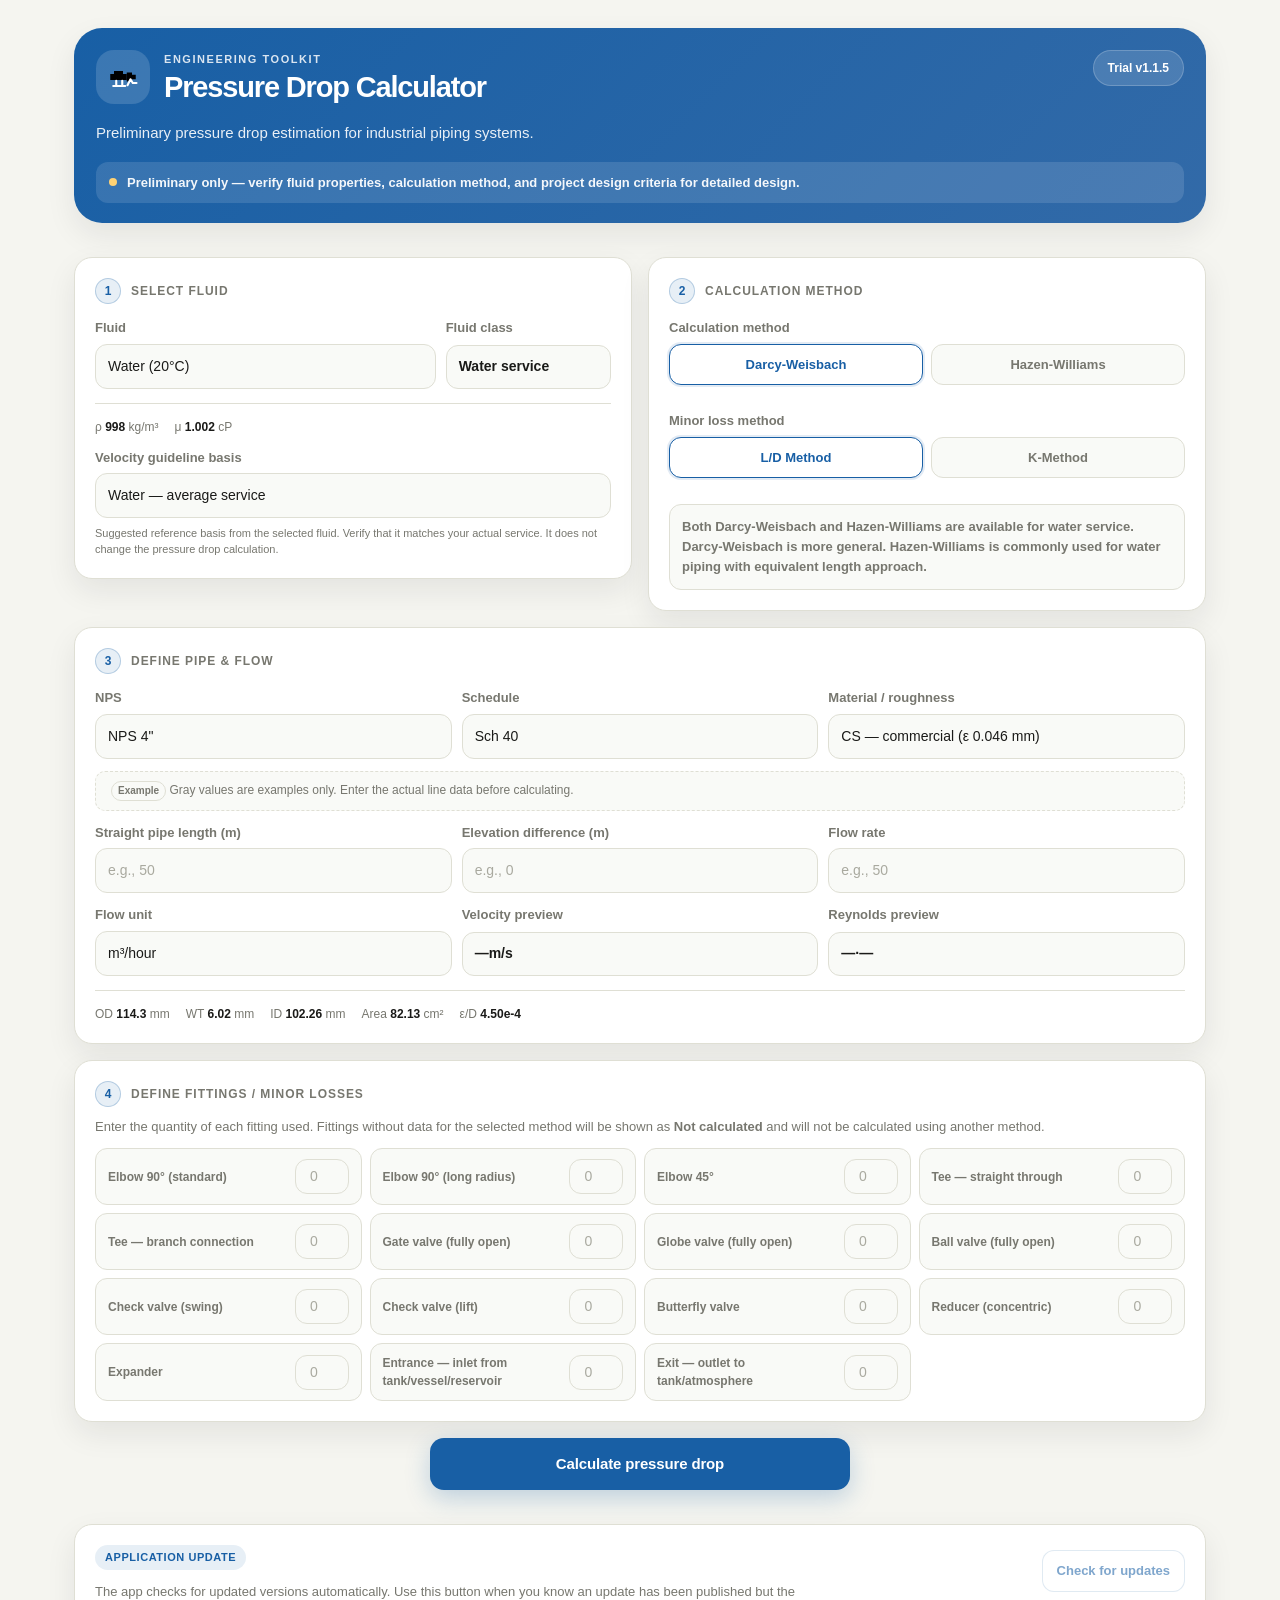
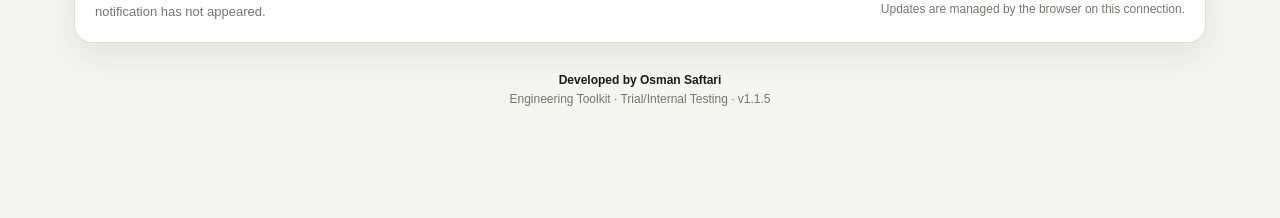
==== commit a5be918d: "Add files via upload" ====
--- a/index.html
+++ b/index.html
@@ -4,14 +4,14 @@
   <meta charset="UTF-8">
   <meta name="viewport" content="width=device-width, initial-scale=1.0">
   <meta name="theme-color" content="#185FA5">
-  <meta name="description" content="Industrial pipe pressure drop calculator — Darcy-Weisbach and Hazen-Williams · v1.1.4">
+  <meta name="description" content="Industrial pipe pressure drop calculator — Darcy-Weisbach and Hazen-Williams · v1.1.5">
   <meta name="apple-mobile-web-app-capable" content="yes">
   <meta name="apple-mobile-web-app-status-bar-style" content="default">
   <meta name="apple-mobile-web-app-title" content="PD Calc">
-  <link rel="manifest" href="manifest.json?v=1.1.4">
-  <link rel="icon" href="icons/icon-192.png?v=1.1.4">
-  <link rel="apple-touch-icon" href="icons/icon-192.png?v=1.1.4">
-  <link rel="stylesheet" href="css/style.css?v=1.1.4">
+  <link rel="manifest" href="manifest.json?v=1.1.5">
+  <link rel="icon" href="icons/icon-192.png?v=1.1.5">
+  <link rel="apple-touch-icon" href="icons/icon-192.png?v=1.1.5">
+  <link rel="stylesheet" href="css/style.css?v=1.1.5">
   <title>Pressure Drop Calculator</title>
 </head>
 <body>
@@ -37,7 +37,7 @@
           <h1>Pressure Drop Calculator</h1>
         </div>
       </div>
-      <span class="trial-pill">Trial v1.1.4</span>
+      <span class="trial-pill">Trial v1.1.5</span>
     </div>
     <p class="hero-desc">Preliminary pressure drop estimation for industrial piping systems.</p>
     <div class="warning-strip">
@@ -171,6 +171,31 @@
       </div>
     </div>
 
+    <div class="g3 mt12 hidden" id="steam-condition-fields">
+      <div class="field">
+        <label for="steam-pressure">Steam pressure <span class="input-tag example-tag">Required for steam</span></label>
+        <input type="number" id="steam-pressure" class="user-required-input" placeholder="e.g., 42" min="0.001" step="0.01">
+      </div>
+      <div class="field">
+        <label for="steam-pressure-unit">Pressure unit</label>
+        <select id="steam-pressure-unit">
+          <option value="barG">barG</option>
+          <option value="barA">barA</option>
+          <option value="kgcm2G">kg/cm²G</option>
+          <option value="kgcm2A">kg/cm²A</option>
+          <option value="MPaG">MPaG</option>
+          <option value="MPaA">MPaA</option>
+          <option value="kPaG">kPaG</option>
+          <option value="kPaA">kPaA</option>
+        </select>
+      </div>
+      <div class="field">
+        <label>Steam density basis</label>
+        <div class="readout small-readout" id="steam-density-readout">Enter steam pressure</div>
+      </div>
+    </div>
+    <p class="field-help hidden" id="steam-pressure-help">Saturated steam density is estimated from the entered pressure using an internal saturation table interpolation. Flow rate remains part of Define Pipe &amp; Flow and can be entered as kg/hour.</p>
+
     <div class="field mt12 hidden" id="custom-roughness-field">
       <label for="custom-eps">Roughness ε (mm) <span class="input-tag example-tag">Required input</span></label>
       <input type="number" id="custom-eps" placeholder="e.g., 0.046" min="0.0001" step="0.001" style="max-width:180px">
@@ -328,14 +353,14 @@
       </div>
       <div class="update-actions">
         <button id="checkUpdatesBtn" class="secondary-btn" type="button">Check for updates</button>
-        <span id="updateStatus" class="update-status" aria-live="polite">Current version: v1.1.4</span>
+        <span id="updateStatus" class="update-status" aria-live="polite">Current version: v1.1.5</span>
       </div>
     </div>
   </section>
 
   <footer class="app-footer">
     <div>Developed by <strong>Osman Saftari</strong></div>
-    <div>Engineering Toolkit · Trial/Internal Testing · v1.1.4</div>
+    <div>Engineering Toolkit · Trial/Internal Testing · v1.1.5</div>
   </footer>
 </div>
 
@@ -353,9 +378,9 @@
   <button id="updateNowBtn" class="update-btn" type="button">Update now</button>
 </div>
 
-<script src="js/data.js?v=1.1.4"></script>
-<script src="js/calc.js?v=1.1.4"></script>
-<script src="js/ui.js?v=1.1.4"></script>
+<script src="js/data.js?v=1.1.5"></script>
+<script src="js/calc.js?v=1.1.5"></script>
+<script src="js/ui.js?v=1.1.5"></script>
 <script>
   window.addEventListener('offline', () => { document.getElementById('offline-banner').style.display = 'block'; });
   window.addEventListener('online', () => { document.getElementById('offline-banner').style.display = 'none'; });
--- a/css/style.css
+++ b/css/style.css
@@ -534,7 +534,7 @@
 }
 
 
-/* v1.1.4 — Unified Engineering Toolkit header */
+/* v1.1.5 — Unified Engineering Toolkit header */
 .hero {
   grid-column: 1 / -1;
   background: linear-gradient(135deg, var(--primary) 0%, #326aa8 100%);
@@ -587,7 +587,7 @@
   background: #ffd274; flex-shrink: 0;
 }
 
-/* v1.1.4 — Safe in-app update pattern */
+/* v1.1.5 — Safe in-app update pattern */
 .update-panel { grid-column: 1 / -1; margin-top: 18px; }
 .update-tools {
   display: flex; align-items: center; justify-content: space-between;
@@ -650,3 +650,7 @@
   .update-banner-copy span { font-size: 12px; }
   .update-btn { padding: 9px 11px; }
 }
+
+
+/* v1.1.5 — Steam pressure density input */
+.small-readout { font-size: 13px; line-height: 1.35; }
